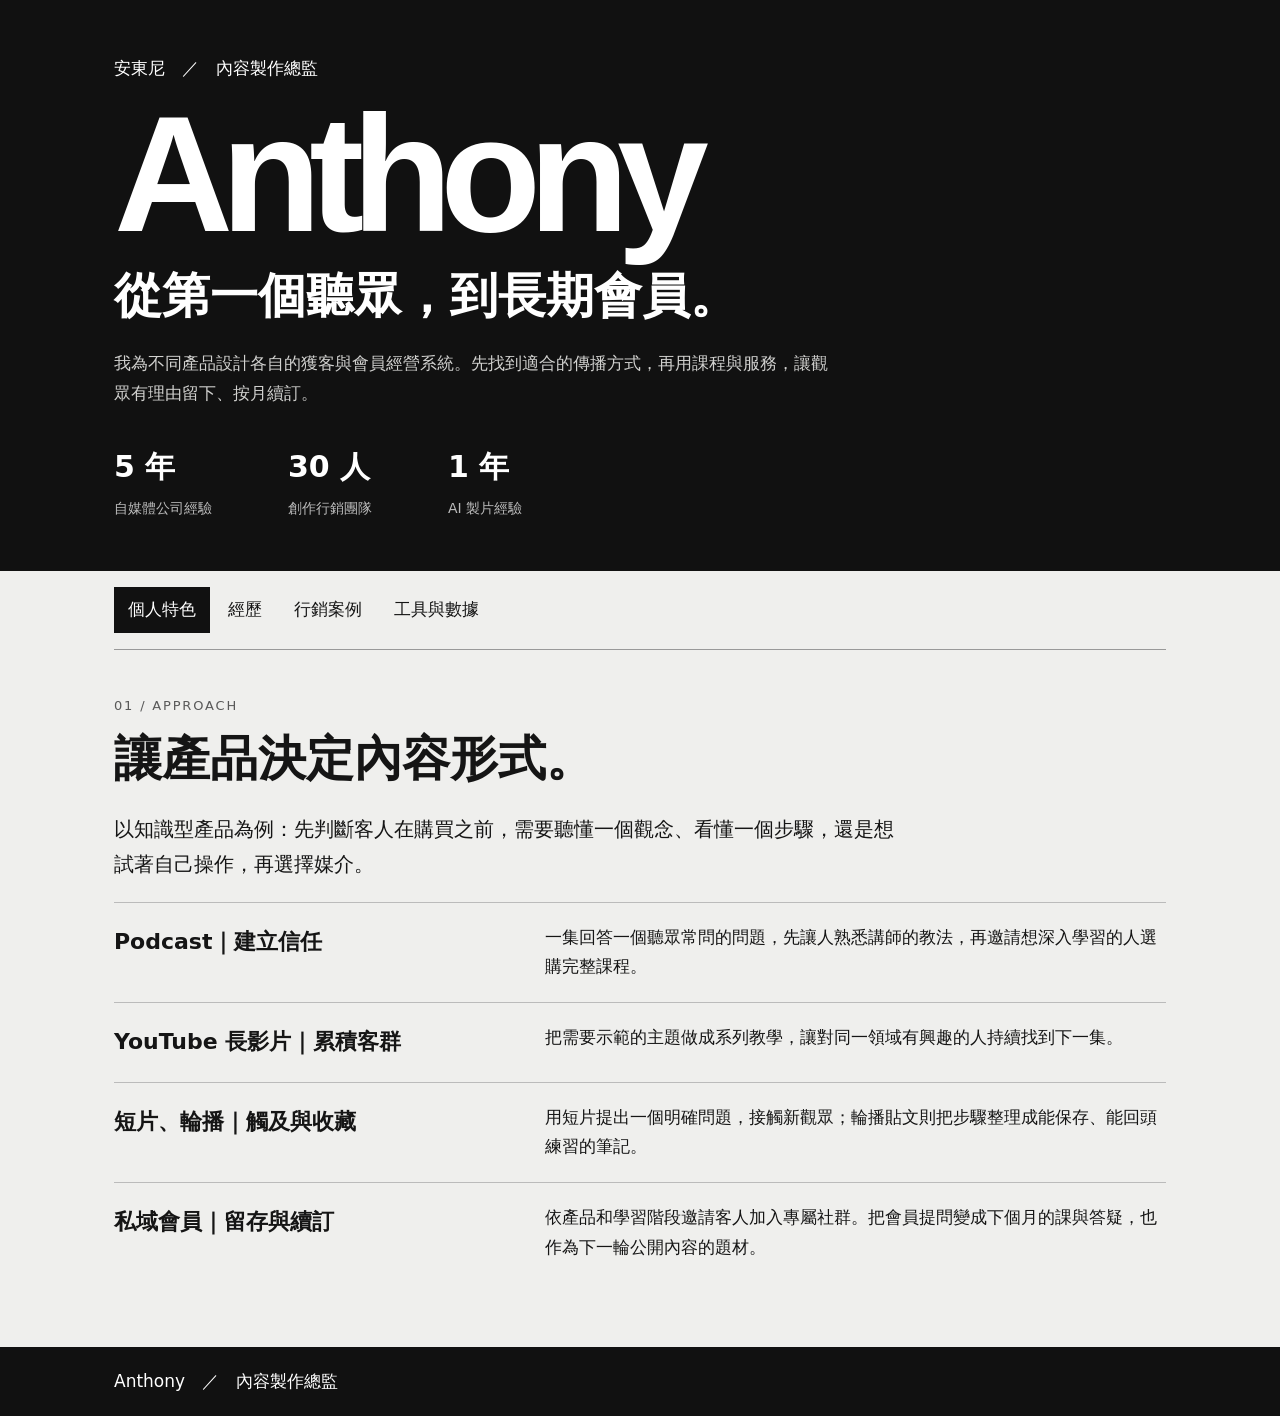
==== index.html @ 4e5a0dd3 "Publish Anthony’s interactive content director résumé" ====
<!doctype html><html lang="zh-Hant"><meta charset="utf-8"><meta name="viewport" content="width=device-width,initial-scale=1"><meta name="description" content="Anthony 安東尼的內容製作總監履歷：團隊管理、私域會員經營與台灣菁英交易學院幕後策劃。"><title>Anthony 安東尼｜內容製作總監</title><style>*{box-sizing:border-box}body{margin:0;background:#efefed;color:#151515;font:17px/1.75 system-ui,"PingFang TC",sans-serif}header,footer{background:#111;color:white}.wrap{max-width:1180px;padding:0 clamp(20px,5vw,68px);margin:auto}.hero{padding-top:54px;padding-bottom:48px}h1{margin:.05em 0;font:750 clamp(64px,13vw,165px)/1 Arial;letter-spacing:-.075em}h2{font-size:clamp(27px,3.8vw,48px);line-height:1.25;margin:8px 0 24px}h3{font-size:22px;margin:0}.hero p{max-width:720px;color:#d1d1cf}.metrics{display:flex;gap:clamp(16px,6vw,76px);margin-top:32px}.metrics b{display:block;font-size:30px}.metrics span{color:#bbb;font-size:14px}nav{display:flex;gap:4px;flex-wrap:wrap;padding:16px 0;border-bottom:1px solid #999}a{color:inherit}nav a{padding:8px 14px;text-decoration:none}nav a[aria-current]{background:#111;color:white}main{min-height:390px;padding:40px 0 64px}.k{font-size:13px;letter-spacing:.14em;color:#595959}.lead{font-size:20px;max-width:780px}.row{display:grid;grid-template-columns:1fr 1.55fr;gap:30px;border-top:1px solid #bbb;padding:20px 0}.row p{margin:0}details{border-top:1px solid #aaa;padding:15px 0}summary{cursor:pointer;font-weight:650;font-size:20px}details p{max-width:78ch}footer .wrap{padding-top:20px;padding-bottom:20px}section[hidden]{display:none}@media(max-width:650px){.hero{padding-top:34px}.row{display:block}.row p{margin-top:8px}nav a{padding:7px 9px;font-size:15px}.metrics{justify-content:space-between}.metrics b{font-size:24px}.metrics span{font-size:12px}}</style><header><div class="wrap hero"><span>安東尼　／　內容製作總監</span><h1>Anthony</h1><h2>從第一個聽眾，到長期會員。</h2><p>我為不同產品設計各自的獲客與會員經營系統。先找到適合的傳播方式，再用課程與服務，讓觀眾有理由留下、按月續訂。</p><div class="metrics"><div><b>5 年</b><span>自媒體公司經驗</span></div><div><b>30 人</b><span>創作行銷團隊</span></div><div><b>1 年</b><span>AI 製片經驗</span></div></div></div></header><div class="wrap"><nav aria-label="履歷選單"><a href="#profile">個人特色</a><a href="#experience">經歷</a><a href="#case">行銷案例</a><a href="#tools">工具與數據</a></nav><main><section id="profile"><span class="k">01 / APPROACH</span><h2>讓產品決定內容形式。</h2><p class="lead">以知識型產品為例：先判斷客人在購買之前，需要聽懂一個觀念、看懂一個步驟，還是想試著自己操作，再選擇媒介。</p><article class="row"><h3>Podcast｜建立信任</h3><p>一集回答一個聽眾常問的問題，先讓人熟悉講師的教法，再邀請想深入學習的人選購完整課程。</p></article><article class="row"><h3>YouTube 長影片｜累積客群</h3><p>把需要示範的主題做成系列教學，讓對同一領域有興趣的人持續找到下一集。</p></article><article class="row"><h3>短片、輪播｜觸及與收藏</h3><p>用短片提出一個明確問題，接觸新觀眾；輪播貼文則把步驟整理成能保存、能回頭練習的筆記。</p></article><article class="row"><h3>私域會員｜留存與續訂</h3><p>依產品和學習階段邀請客人加入專屬社群。把會員提問變成下個月的課與答疑，也作為下一輪公開內容的題材。</p></article></section><section id="experience"><span class="k">02 / EXPERIENCE</span><h2>經歷與職責</h2><details><summary>台灣安麗直銷｜客戶經營</summary><p>從直銷累積與客戶長期往來的經驗。這段經歷影響了我後來做線上課的方式：先了解客戶想解決什麼，再決定下一步該提供什麼。</p></details><details><summary>線上課程與會員社群｜銷售流程規劃</summary><p>以知識型課程為例，我會先用 Podcast 回答聽眾常問的問題，讓他們體驗教學方式，再邀請想深入的人購買完整課程。需要示範的題目則用 YouTube 長影片做系列教學，逐步累積同一領域的觀眾；短片用來接觸新受眾，輪播貼文則把步驟整理成可收藏的筆記。</p></details><details><summary>會員制設計｜從首次購課到按月續訂</summary><p>我會依產品和學習階段，把觀眾引導到對應的私域社群，再用會員提問安排下個月的課與答疑。新內容持續帶人進來，既有會員每月都有留下來的理由；社群累積的問題，也成為下一輪吸引新客的題材。</p></details><details><summary>台灣菁英交易學院｜幕後策劃</summary><p>設計從短片曝光到課程成交的整套流程：先找網紅拍片，邀請觀眾加入學院社群，再協調分析師安排課程。網紅負責接觸新觀眾，分析師負責教學，社群則持續承接學員的問題與後續購課需求。</p></details><details><summary>自媒體內容公司｜內部創作行銷主管</summary><p>帶領 30 人團隊，規劃人力、預算與製作分工。用觀看留存判斷哪個開場值得重剪、哪個題材值得重拍；業配腳本則把產品放進人物要解決的問題，兼顧可看性與銷售目的。</p></details><details><summary>AI 短片製片｜腳本與製作</summary><p>具 1 年 AI 製片經驗，撰寫長短篇腳本，製作角色、場景與配音。二創時先找出原素材最吸引人的片段，再重新安排敘事節奏。</p></details><p>學歷｜銘傳大學・傳播相關科系</p></section><section id="case"><span class="k">03 / SELECTED <article class="row"><h3>01　網紅短片</h3><p>安排創作者拍片，用受眾熟悉的語言切入主題，引導有興趣的人進入學院社群。</p></article><article class="row"><h3>02　社群與課程</h3><p>在社群承接問題，協調分析師安排課程，讓學員能從免費內容走到適合的教學。</p></article><article class="row"><h3>03　課後經營</h3><p>用課後交流了解學員的下一個需求，作為後續課程與會員服務的依據。</p></article></span><h2>台灣菁英交易學院</h2><p class="lead">幕後策劃｜我的工作是設計成交流程，也分清楚每一段由誰接手。網紅負責讓新觀眾認識課程，真正的教學則交給分析師。</p><article class="row"><h3>01　網紅短片</h3><p>安排創作者拍片，用受眾熟悉的語言切入主題，引導有興趣的人進入學院社群。</p></article><article class="row"><h3>02　社群與課程</h3><p>在社群承接問題，協調分析師安排課程，讓學員能從免費內容走到適合的教學。</p></article><article class="row"><h3>03　課後經營</h3><p>用課後交流了解學員的下一個需求，作為後續課程與會員服務的依據。</p></article></section><section id="tools"><span class="k">04 / WORKFLOW</span><h2>工具與數據</h2><article class="row"><h3>AI Grow Bot</h3><p>將行銷計畫拆成選題、腳本、社群跟進與成效回顧，讓團隊知道每一步由誰負責。</p></article><article class="row"><h3>Cloud</h3><p>製作課程介紹與會員招募網頁，讓觀眾看完短片後能找到入群或報名入口。</p></article><article class="row"><h3>Perplexity AI</h3><p>研究內容題材、整理同類作品的切角，再用自己的觀看留存、入群率、參課與續訂數據檢驗。若觀看高但入群少，先檢查短片的邀請是否清楚、網頁資訊是否一致。</p></article><p>如果影片觀看數高，入群的人卻少，我會先對照影片結尾的邀請與招募頁上的說明。若入群後留不住人，才回頭檢查課程內容與會員服務。</p></section></main></div><footer><div class="wrap">Anthony　／　內容製作總監</div></footer><script>const links=[...document.querySelectorAll('nav a')],panels=[...document.querySelectorAll('main section')];function show(){const id=panels.some(p=>'#'+p.id===location.hash)?location.hash:'#profile';panels.forEach(p=>p.hidden='#'+p.id!==id);links.forEach(a=>{if(a.hash===id)a.setAttribute('aria-current','page');else a.removeAttribute('aria-current')})}window.addEventListener('hashchange',show);show()</script></html>
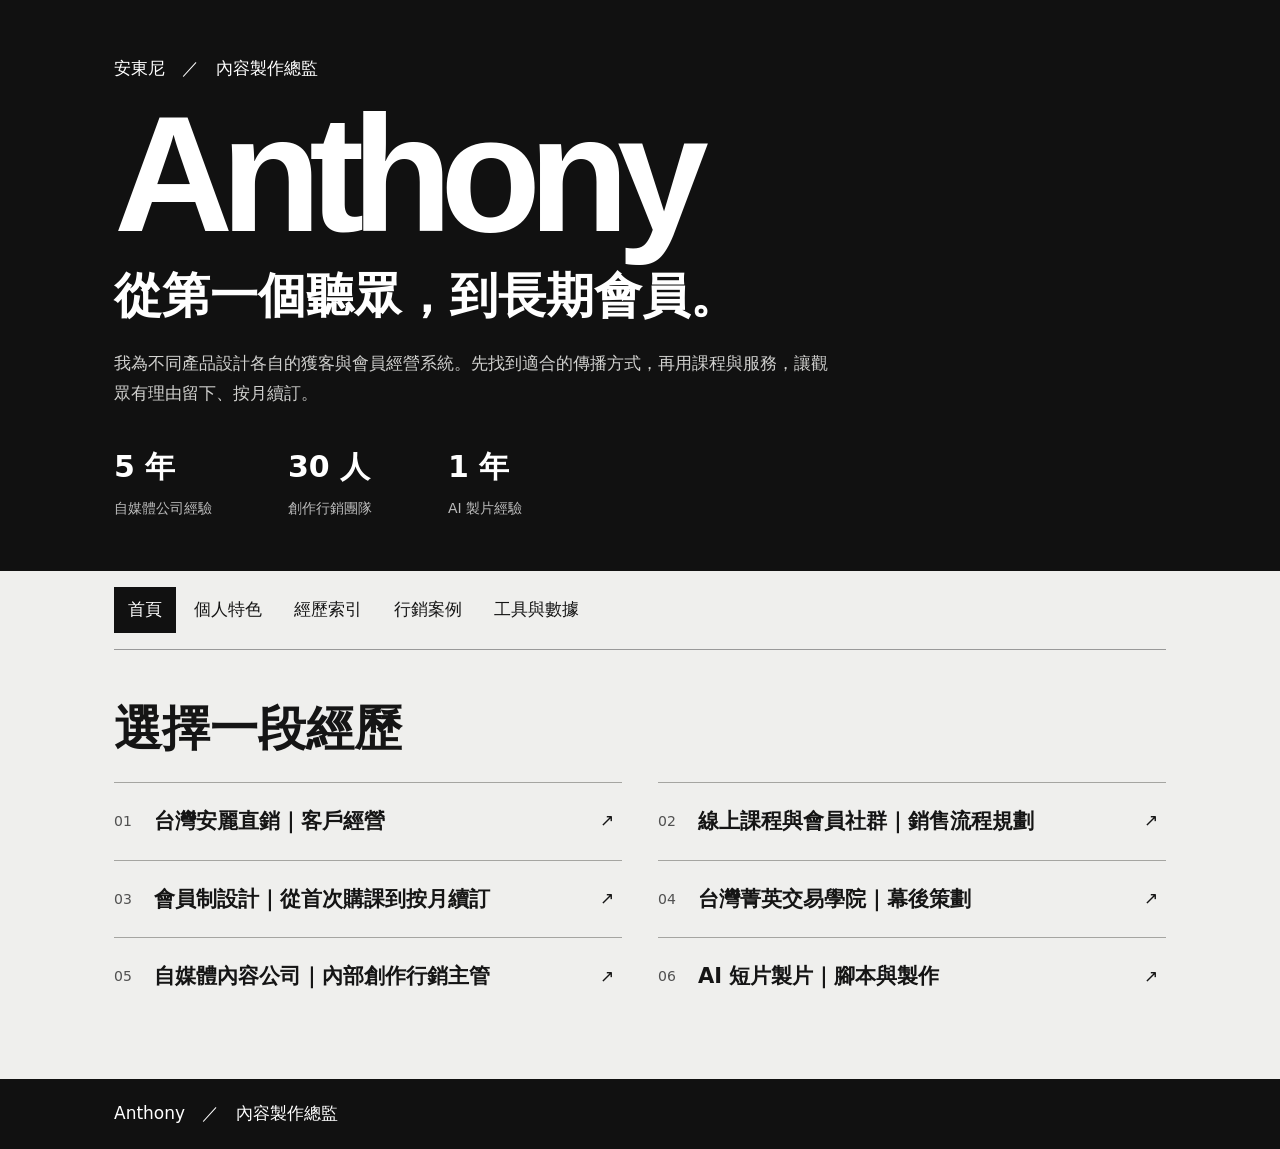
==== commit 3bed2e03: "Give each experience a shareable page with its own metrics" ====
--- a/index.html
+++ b/index.html
@@ -1 +1 @@
-<!doctype html><html lang="zh-Hant"><meta charset="utf-8"><meta name="viewport" content="width=device-width,initial-scale=1"><meta name="description" content="Anthony 安東尼的內容製作總監履歷：團隊管理、私域會員經營與台灣菁英交易學院幕後策劃。"><title>Anthony 安東尼｜內容製作總監</title><style>*{box-sizing:border-box}body{margin:0;background:#efefed;color:#151515;font:17px/1.75 system-ui,"PingFang TC",sans-serif}header,footer{background:#111;color:white}.wrap{max-width:1180px;padding:0 clamp(20px,5vw,68px);margin:auto}.hero{padding-top:54px;padding-bottom:48px}h1{margin:.05em 0;font:750 clamp(64px,13vw,165px)/1 Arial;letter-spacing:-.075em}h2{font-size:clamp(27px,3.8vw,48px);line-height:1.25;margin:8px 0 24px}h3{font-size:22px;margin:0}.hero p{max-width:720px;color:#d1d1cf}.metrics{display:flex;gap:clamp(16px,6vw,76px);margin-top:32px}.metrics b{display:block;font-size:30px}.metrics span{color:#bbb;font-size:14px}nav{display:flex;gap:4px;flex-wrap:wrap;padding:16px 0;border-bottom:1px solid #999}a{color:inherit}nav a{padding:8px 14px;text-decoration:none}nav a[aria-current]{background:#111;color:white}main{min-height:390px;padding:40px 0 64px}.k{font-size:13px;letter-spacing:.14em;color:#595959}.lead{font-size:20px;max-width:780px}.row{display:grid;grid-template-columns:1fr 1.55fr;gap:30px;border-top:1px solid #bbb;padding:20px 0}.row p{margin:0}details{border-top:1px solid #aaa;padding:15px 0}summary{cursor:pointer;font-weight:650;font-size:20px}details p{max-width:78ch}footer .wrap{padding-top:20px;padding-bottom:20px}section[hidden]{display:none}@media(max-width:650px){.hero{padding-top:34px}.row{display:block}.row p{margin-top:8px}nav a{padding:7px 9px;font-size:15px}.metrics{justify-content:space-between}.metrics b{font-size:24px}.metrics span{font-size:12px}}</style><header><div class="wrap hero"><span>安東尼　／　內容製作總監</span><h1>Anthony</h1><h2>從第一個聽眾，到長期會員。</h2><p>我為不同產品設計各自的獲客與會員經營系統。先找到適合的傳播方式，再用課程與服務，讓觀眾有理由留下、按月續訂。</p><div class="metrics"><div><b>5 年</b><span>自媒體公司經驗</span></div><div><b>30 人</b><span>創作行銷團隊</span></div><div><b>1 年</b><span>AI 製片經驗</span></div></div></div></header><div class="wrap"><nav aria-label="履歷選單"><a href="#profile">個人特色</a><a href="#experience">經歷</a><a href="#case">行銷案例</a><a href="#tools">工具與數據</a></nav><main><section id="profile"><span class="k">01 / APPROACH</span><h2>讓產品決定內容形式。</h2><p class="lead">以知識型產品為例：先判斷客人在購買之前，需要聽懂一個觀念、看懂一個步驟，還是想試著自己操作，再選擇媒介。</p><article class="row"><h3>Podcast｜建立信任</h3><p>一集回答一個聽眾常問的問題，先讓人熟悉講師的教法，再邀請想深入學習的人選購完整課程。</p></article><article class="row"><h3>YouTube 長影片｜累積客群</h3><p>把需要示範的主題做成系列教學，讓對同一領域有興趣的人持續找到下一集。</p></article><article class="row"><h3>短片、輪播｜觸及與收藏</h3><p>用短片提出一個明確問題，接觸新觀眾；輪播貼文則把步驟整理成能保存、能回頭練習的筆記。</p></article><article class="row"><h3>私域會員｜留存與續訂</h3><p>依產品和學習階段邀請客人加入專屬社群。把會員提問變成下個月的課與答疑，也作為下一輪公開內容的題材。</p></article></section><section id="experience"><span class="k">02 / EXPERIENCE</span><h2>經歷與職責</h2><details><summary>台灣安麗直銷｜客戶經營</summary><p>從直銷累積與客戶長期往來的經驗。這段經歷影響了我後來做線上課的方式：先了解客戶想解決什麼，再決定下一步該提供什麼。</p></details><details><summary>線上課程與會員社群｜銷售流程規劃</summary><p>以知識型課程為例，我會先用 Podcast 回答聽眾常問的問題，讓他們體驗教學方式，再邀請想深入的人購買完整課程。需要示範的題目則用 YouTube 長影片做系列教學，逐步累積同一領域的觀眾；短片用來接觸新受眾，輪播貼文則把步驟整理成可收藏的筆記。</p></details><details><summary>會員制設計｜從首次購課到按月續訂</summary><p>我會依產品和學習階段，把觀眾引導到對應的私域社群，再用會員提問安排下個月的課與答疑。新內容持續帶人進來，既有會員每月都有留下來的理由；社群累積的問題，也成為下一輪吸引新客的題材。</p></details><details><summary>台灣菁英交易學院｜幕後策劃</summary><p>設計從短片曝光到課程成交的整套流程：先找網紅拍片，邀請觀眾加入學院社群，再協調分析師安排課程。網紅負責接觸新觀眾，分析師負責教學，社群則持續承接學員的問題與後續購課需求。</p></details><details><summary>自媒體內容公司｜內部創作行銷主管</summary><p>帶領 30 人團隊，規劃人力、預算與製作分工。用觀看留存判斷哪個開場值得重剪、哪個題材值得重拍；業配腳本則把產品放進人物要解決的問題，兼顧可看性與銷售目的。</p></details><details><summary>AI 短片製片｜腳本與製作</summary><p>具 1 年 AI 製片經驗，撰寫長短篇腳本，製作角色、場景與配音。二創時先找出原素材最吸引人的片段，再重新安排敘事節奏。</p></details><p>學歷｜銘傳大學・傳播相關科系</p></section><section id="case"><span class="k">03 / SELECTED <article class="row"><h3>01　網紅短片</h3><p>安排創作者拍片，用受眾熟悉的語言切入主題，引導有興趣的人進入學院社群。</p></article><article class="row"><h3>02　社群與課程</h3><p>在社群承接問題，協調分析師安排課程，讓學員能從免費內容走到適合的教學。</p></article><article class="row"><h3>03　課後經營</h3><p>用課後交流了解學員的下一個需求，作為後續課程與會員服務的依據。</p></article></span><h2>台灣菁英交易學院</h2><p class="lead">幕後策劃｜我的工作是設計成交流程，也分清楚每一段由誰接手。網紅負責讓新觀眾認識課程，真正的教學則交給分析師。</p><article class="row"><h3>01　網紅短片</h3><p>安排創作者拍片，用受眾熟悉的語言切入主題，引導有興趣的人進入學院社群。</p></article><article class="row"><h3>02　社群與課程</h3><p>在社群承接問題，協調分析師安排課程，讓學員能從免費內容走到適合的教學。</p></article><article class="row"><h3>03　課後經營</h3><p>用課後交流了解學員的下一個需求，作為後續課程與會員服務的依據。</p></article></section><section id="tools"><span class="k">04 / WORKFLOW</span><h2>工具與數據</h2><article class="row"><h3>AI Grow Bot</h3><p>將行銷計畫拆成選題、腳本、社群跟進與成效回顧，讓團隊知道每一步由誰負責。</p></article><article class="row"><h3>Cloud</h3><p>製作課程介紹與會員招募網頁，讓觀眾看完短片後能找到入群或報名入口。</p></article><article class="row"><h3>Perplexity AI</h3><p>研究內容題材、整理同類作品的切角，再用自己的觀看留存、入群率、參課與續訂數據檢驗。若觀看高但入群少，先檢查短片的邀請是否清楚、網頁資訊是否一致。</p></article><p>如果影片觀看數高，入群的人卻少，我會先對照影片結尾的邀請與招募頁上的說明。若入群後留不住人，才回頭檢查課程內容與會員服務。</p></section></main></div><footer><div class="wrap">Anthony　／　內容製作總監</div></footer><script>const links=[...document.querySelectorAll('nav a')],panels=[...document.querySelectorAll('main section')];function show(){const id=panels.some(p=>'#'+p.id===location.hash)?location.hash:'#profile';panels.forEach(p=>p.hidden='#'+p.id!==id);links.forEach(a=>{if(a.hash===id)a.setAttribute('aria-current','page');else a.removeAttribute('aria-current')})}window.addEventListener('hashchange',show);show()</script></html>+<!doctype html><html lang="zh-Hant"><head><meta charset=utf-8><meta name="viewport" content="width=device-width,initial-scale=1"><title>內容製作總監｜Anthony 安東尼</title><style>*{box-sizing:border-box}body{margin:0;background:#efefed;color:#151515;font:17px/1.75 system-ui,"PingFang TC",sans-serif}header,footer{background:#111;color:white}.wrap{max-width:1180px;padding:0 clamp(20px,5vw,68px);margin:auto}.hero{padding-top:54px;padding-bottom:48px}h1{margin:.05em 0;font:750 clamp(64px,13vw,165px)/1 Arial;letter-spacing:-.075em}h2{font-size:clamp(27px,3.8vw,48px);line-height:1.25;margin:8px 0 24px}h3{font-size:22px;margin:0}.hero p{max-width:720px;color:#d1d1cf}.metrics{display:flex;gap:clamp(16px,6vw,76px);margin-top:32px}.metrics b{display:block;font-size:30px}.metrics span{color:#bbb;font-size:14px}nav{display:flex;gap:4px;flex-wrap:wrap;padding:16px 0;border-bottom:1px solid #999}a{color:inherit}nav a{padding:8px 14px;text-decoration:none}nav a[aria-current]{background:#111;color:white}main{min-height:390px;padding:40px 0 64px}.k{font-size:13px;letter-spacing:.14em;color:#595959}.lead{font-size:20px;max-width:780px}.row{display:grid;grid-template-columns:1fr 1.55fr;gap:30px;border-top:1px solid #bbb;padding:20px 0}.row p{margin:0}details{border-top:1px solid #aaa;padding:15px 0}summary{cursor:pointer;font-weight:650;font-size:20px}details p{max-width:78ch}footer .wrap{padding-top:20px;padding-bottom:20px}section[hidden]{display:none}@media(max-width:650px){.hero{padding-top:34px}.row{display:block}.row p{margin-top:8px}nav a{padding:7px 9px;font-size:15px}.metrics{justify-content:space-between}.metrics b{font-size:24px}.metrics span{font-size:12px}} .directory{display:grid;grid-template-columns:repeat(2,minmax(0,1fr));gap:0 36px}.entry{color:inherit;text-decoration:none;border-top:1px solid #a5a5a1;padding:20px 0;display:grid;grid-template-columns:32px 1fr 22px;align-items:center;gap:8px}.entry b{font-size:21px}.entry span,.sub{font-size:14px;color:#515151}.entry:hover b{text-decoration:underline}.sub{margin:0}.sheet{background:#d4d4d1;padding:clamp(18px,4vw,44px);margin:28px 0}.sheet p{max-width:76ch}.pagehead{padding-top:45px;padding-bottom:42px}.pagehead h1{font-size:clamp(38px,6vw,78px);letter-spacing:-.035em;line-height:1.18;margin:12px 0}.pagehead a{color:#ddd}.trail{display:flex;gap:24px;flex-wrap:wrap}.directory a:focus-visible,nav a:focus-visible{outline:2px solid} @media(max-width:650px){.directory{grid-template-columns:1fr}.entry b{font-size:18px}}</style></head><body><header><div class="wrap hero"><span>安東尼　／　內容製作總監</span><h1>Anthony</h1><h2>從第一個聽眾，到長期會員。</h2><p>我為不同產品設計各自的獲客與會員經營系統。先找到適合的傳播方式，再用課程與服務，讓觀眾有理由留下、按月續訂。</p><div class="metrics"><div><b>5 年</b><span>自媒體公司經驗</span></div><div><b>30 人</b><span>創作行銷團隊</span></div><div><b>1 年</b><span>AI 製片經驗</span></div></div></div></header><div class="wrap"><nav aria-label="主選單"><a aria-current="page" href="index.html">首頁</a><a href="profile.html">個人特色</a><a href="experience.html">經歷索引</a><a href="academy.html">行銷案例</a><a href="tools.html">工具與數據</a></nav><main><h2>選擇一段經歷</h2><div class="directory"><a class="entry" href="amway.html"><span>01</span><b>台灣安麗直銷｜客戶經營</b>↗</a><a class="entry" href="courses.html"><span>02</span><b>線上課程與會員社群｜銷售流程規劃</b>↗</a><a class="entry" href="members.html"><span>03</span><b>會員制設計｜從首次購課到按月續訂</b>↗</a><a class="entry" href="academy.html"><span>04</span><b>台灣菁英交易學院｜幕後策劃</b>↗</a><a class="entry" href="team.html"><span>05</span><b>自媒體內容公司｜內部創作行銷主管</b>↗</a><a class="entry" href="ai-film.html"><span>06</span><b>AI 短片製片｜腳本與製作</b>↗</a></div></main></div><footer><div class="wrap">Anthony　／　內容製作總監</div></footer></body></html>
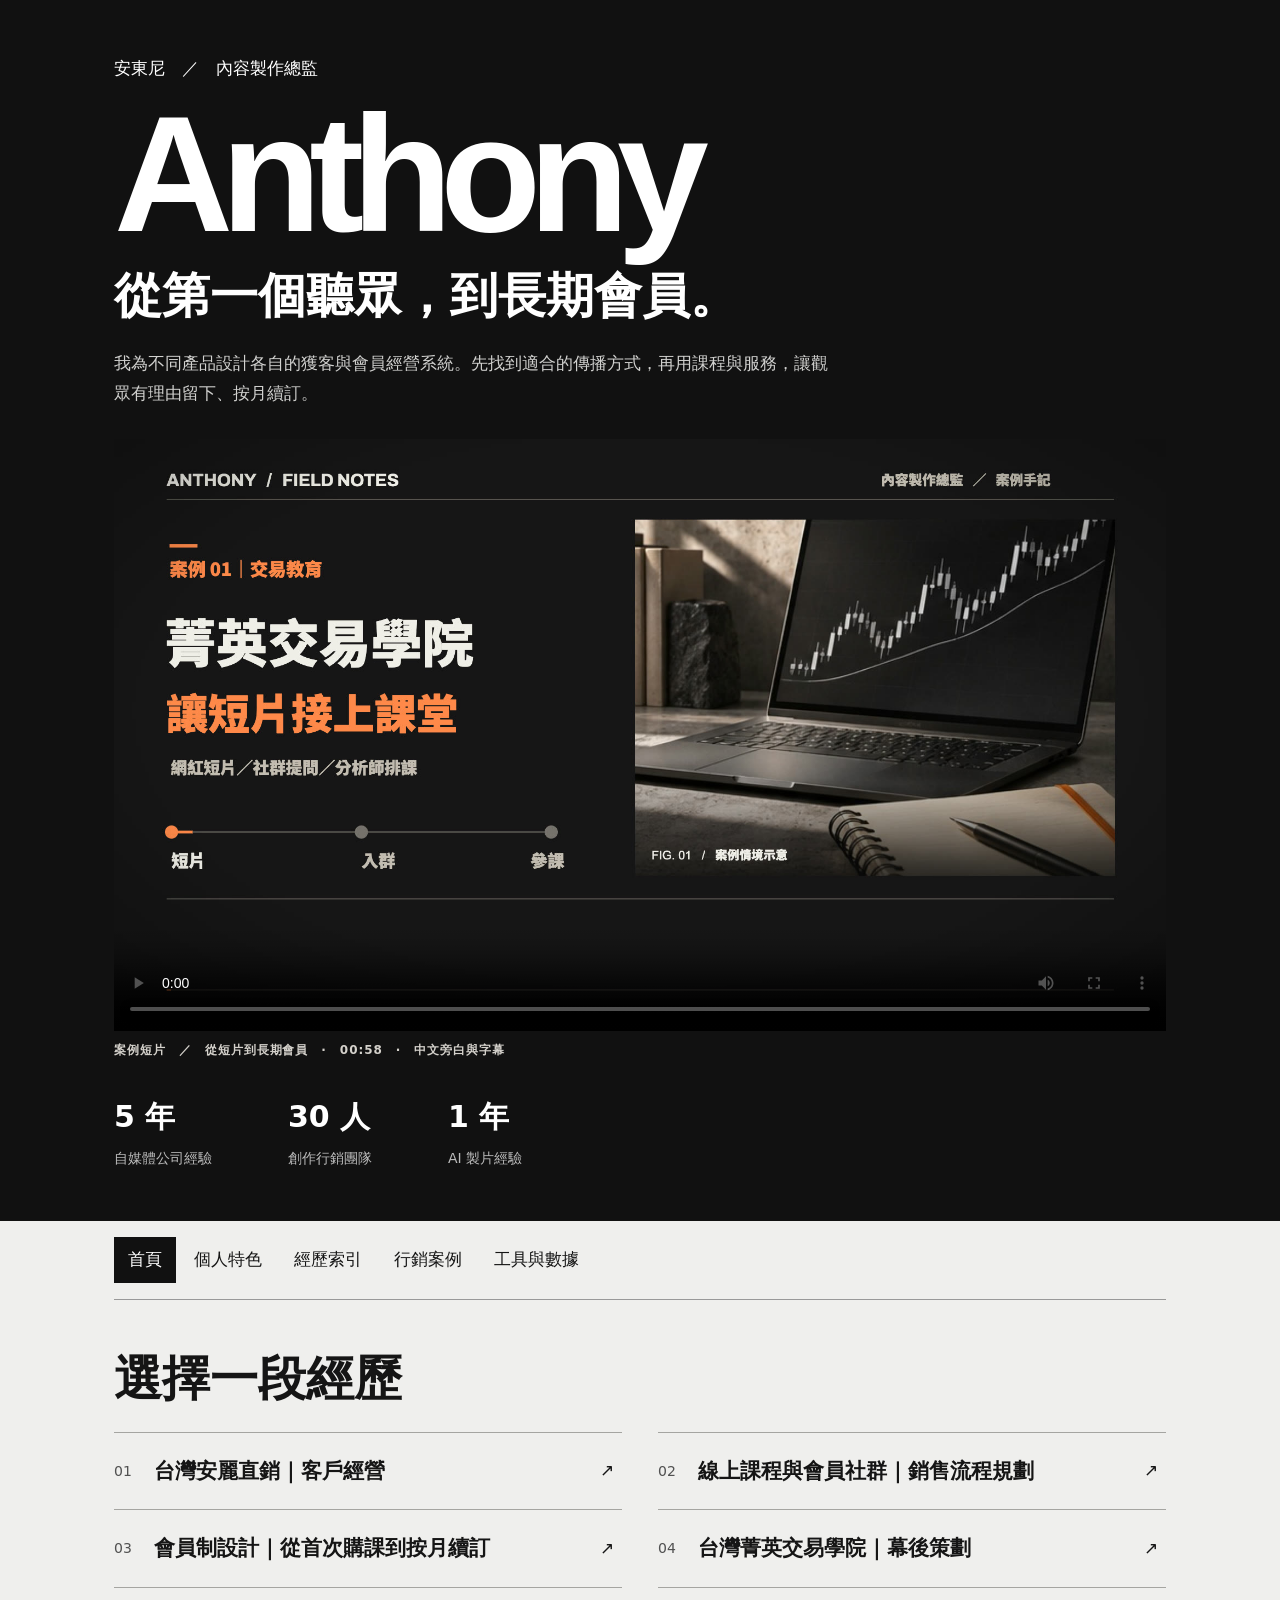
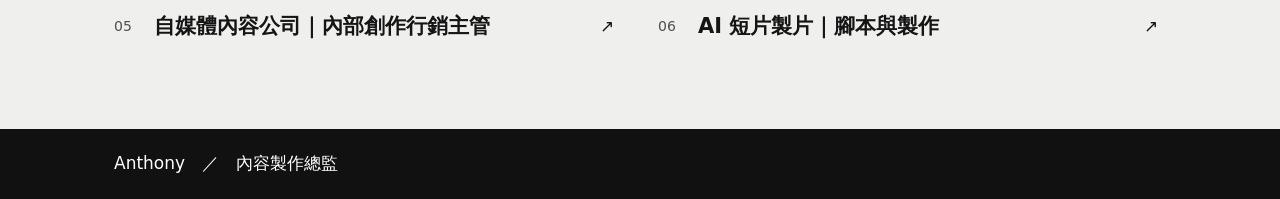
==== commit f6ed4517: "Add Anthony’s narrated case film, six illustrated analyses and team workflow" ====
--- a/index.html
+++ b/index.html
@@ -1 +1 @@
-<!doctype html><html lang="zh-Hant"><head><meta charset=utf-8><meta name="viewport" content="width=device-width,initial-scale=1"><title>內容製作總監｜Anthony 安東尼</title><style>*{box-sizing:border-box}body{margin:0;background:#efefed;color:#151515;font:17px/1.75 system-ui,"PingFang TC",sans-serif}header,footer{background:#111;color:white}.wrap{max-width:1180px;padding:0 clamp(20px,5vw,68px);margin:auto}.hero{padding-top:54px;padding-bottom:48px}h1{margin:.05em 0;font:750 clamp(64px,13vw,165px)/1 Arial;letter-spacing:-.075em}h2{font-size:clamp(27px,3.8vw,48px);line-height:1.25;margin:8px 0 24px}h3{font-size:22px;margin:0}.hero p{max-width:720px;color:#d1d1cf}.metrics{display:flex;gap:clamp(16px,6vw,76px);margin-top:32px}.metrics b{display:block;font-size:30px}.metrics span{color:#bbb;font-size:14px}nav{display:flex;gap:4px;flex-wrap:wrap;padding:16px 0;border-bottom:1px solid #999}a{color:inherit}nav a{padding:8px 14px;text-decoration:none}nav a[aria-current]{background:#111;color:white}main{min-height:390px;padding:40px 0 64px}.k{font-size:13px;letter-spacing:.14em;color:#595959}.lead{font-size:20px;max-width:780px}.row{display:grid;grid-template-columns:1fr 1.55fr;gap:30px;border-top:1px solid #bbb;padding:20px 0}.row p{margin:0}details{border-top:1px solid #aaa;padding:15px 0}summary{cursor:pointer;font-weight:650;font-size:20px}details p{max-width:78ch}footer .wrap{padding-top:20px;padding-bottom:20px}section[hidden]{display:none}@media(max-width:650px){.hero{padding-top:34px}.row{display:block}.row p{margin-top:8px}nav a{padding:7px 9px;font-size:15px}.metrics{justify-content:space-between}.metrics b{font-size:24px}.metrics span{font-size:12px}} .directory{display:grid;grid-template-columns:repeat(2,minmax(0,1fr));gap:0 36px}.entry{color:inherit;text-decoration:none;border-top:1px solid #a5a5a1;padding:20px 0;display:grid;grid-template-columns:32px 1fr 22px;align-items:center;gap:8px}.entry b{font-size:21px}.entry span,.sub{font-size:14px;color:#515151}.entry:hover b{text-decoration:underline}.sub{margin:0}.sheet{background:#d4d4d1;padding:clamp(18px,4vw,44px);margin:28px 0}.sheet p{max-width:76ch}.pagehead{padding-top:45px;padding-bottom:42px}.pagehead h1{font-size:clamp(38px,6vw,78px);letter-spacing:-.035em;line-height:1.18;margin:12px 0}.pagehead a{color:#ddd}.trail{display:flex;gap:24px;flex-wrap:wrap}.directory a:focus-visible,nav a:focus-visible{outline:2px solid} @media(max-width:650px){.directory{grid-template-columns:1fr}.entry b{font-size:18px}}</style></head><body><header><div class="wrap hero"><span>安東尼　／　內容製作總監</span><h1>Anthony</h1><h2>從第一個聽眾，到長期會員。</h2><p>我為不同產品設計各自的獲客與會員經營系統。先找到適合的傳播方式，再用課程與服務，讓觀眾有理由留下、按月續訂。</p><div class="metrics"><div><b>5 年</b><span>自媒體公司經驗</span></div><div><b>30 人</b><span>創作行銷團隊</span></div><div><b>1 年</b><span>AI 製片經驗</span></div></div></div></header><div class="wrap"><nav aria-label="主選單"><a aria-current="page" href="index.html">首頁</a><a href="profile.html">個人特色</a><a href="experience.html">經歷索引</a><a href="academy.html">行銷案例</a><a href="tools.html">工具與數據</a></nav><main><h2>選擇一段經歷</h2><div class="directory"><a class="entry" href="amway.html"><span>01</span><b>台灣安麗直銷｜客戶經營</b>↗</a><a class="entry" href="courses.html"><span>02</span><b>線上課程與會員社群｜銷售流程規劃</b>↗</a><a class="entry" href="members.html"><span>03</span><b>會員制設計｜從首次購課到按月續訂</b>↗</a><a class="entry" href="academy.html"><span>04</span><b>台灣菁英交易學院｜幕後策劃</b>↗</a><a class="entry" href="team.html"><span>05</span><b>自媒體內容公司｜內部創作行銷主管</b>↗</a><a class="entry" href="ai-film.html"><span>06</span><b>AI 短片製片｜腳本與製作</b>↗</a></div></main></div><footer><div class="wrap">Anthony　／　內容製作總監</div></footer></body></html>+<!doctype html><html lang="zh-Hant"><head><meta charset=utf-8><meta name="viewport" content="width=device-width,initial-scale=1"><title>內容製作總監｜Anthony 安東尼</title><style>*{box-sizing:border-box}body{margin:0;background:#efefed;color:#151515;font:17px/1.75 system-ui,"PingFang TC",sans-serif}header,footer{background:#111;color:white}.wrap{max-width:1180px;padding:0 clamp(20px,5vw,68px);margin:auto}.hero{padding-top:54px;padding-bottom:48px}h1{margin:.05em 0;font:750 clamp(64px,13vw,165px)/1 Arial;letter-spacing:-.075em}h2{font-size:clamp(27px,3.8vw,48px);line-height:1.25;margin:8px 0 24px}h3{font-size:22px;margin:0}.hero p{max-width:720px;color:#d1d1cf}.metrics{display:flex;gap:clamp(16px,6vw,76px);margin-top:32px}.metrics b{display:block;font-size:30px}.metrics span{color:#bbb;font-size:14px}nav{display:flex;gap:4px;flex-wrap:wrap;padding:16px 0;border-bottom:1px solid #999}a{color:inherit}nav a{padding:8px 14px;text-decoration:none}nav a[aria-current]{background:#111;color:white}main{min-height:390px;padding:40px 0 64px}.k{font-size:13px;letter-spacing:.14em;color:#595959}.lead{font-size:20px;max-width:780px}.row{display:grid;grid-template-columns:1fr 1.55fr;gap:30px;border-top:1px solid #bbb;padding:20px 0}.row p{margin:0}details{border-top:1px solid #aaa;padding:15px 0}summary{cursor:pointer;font-weight:650;font-size:20px}details p{max-width:78ch}footer .wrap{padding-top:20px;padding-bottom:20px}section[hidden]{display:none}@media(max-width:650px){.hero{padding-top:34px}.row{display:block}.row p{margin-top:8px}nav a{padding:7px 9px;font-size:15px}.metrics{justify-content:space-between}.metrics b{font-size:24px}.metrics span{font-size:12px}} .directory{display:grid;grid-template-columns:repeat(2,minmax(0,1fr));gap:0 36px}.entry{color:inherit;text-decoration:none;border-top:1px solid #a5a5a1;padding:20px 0;display:grid;grid-template-columns:32px 1fr 22px;align-items:center;gap:8px}.entry b{font-size:21px}.entry span,.sub{font-size:14px;color:#515151}.entry:hover b{text-decoration:underline}.sub{margin:0}.sheet{background:#d4d4d1;padding:clamp(18px,4vw,44px);margin:28px 0}.sheet p{max-width:76ch}.pagehead{padding-top:45px;padding-bottom:42px}.pagehead h1{font-size:clamp(38px,6vw,78px);letter-spacing:-.035em;line-height:1.18;margin:12px 0}.pagehead a{color:#ddd}.trail{display:flex;gap:24px;flex-wrap:wrap}.directory a:focus-visible,nav a:focus-visible{outline:2px solid} @media(max-width:650px){.directory{grid-template-columns:1fr}.entry b{font-size:18px}}</style><link rel="stylesheet" href="media/case-film.css"></head><body><header><div class="wrap hero"><span>安東尼　／　內容製作總監</span><h1>Anthony</h1><h2>從第一個聽眾，到長期會員。</h2><p>我為不同產品設計各自的獲客與會員經營系統。先找到適合的傳播方式，再用課程與服務，讓觀眾有理由留下、按月續訂。</p><figure class="showreel" id="case-film"><video width="1920" height="1080" playsinline controls preload="metadata" poster="media/case-cover.jpg" aria-label="Anthony 案例短片：從短片到長期會員"><source src="media/anthony-field-notes.mp4" type="video/mp4"><track kind="captions" srclang="zh-TW" label="繁體中文" src="media/field-notes.vtt">您的瀏覽器無法播放影片，請<a href="media/anthony-field-notes.mp4">開啟 MP4</a>。</video><figcaption>案例短片　／　從短片到長期會員　·　00:58　·　中文旁白與字幕</figcaption></figure><div class="metrics"><div><b>5 年</b><span>自媒體公司經驗</span></div><div><b>30 人</b><span>創作行銷團隊</span></div><div><b>1 年</b><span>AI 製片經驗</span></div></div></div></header><div class="wrap"><nav aria-label="主選單"><a aria-current="page" href="index.html">首頁</a><a href="profile.html">個人特色</a><a href="experience.html">經歷索引</a><a href="academy.html">行銷案例</a><a href="tools.html">工具與數據</a></nav><main><h2>選擇一段經歷</h2><div class="directory"><a class="entry" href="amway.html"><span>01</span><b>台灣安麗直銷｜客戶經營</b>↗</a><a class="entry" href="courses.html"><span>02</span><b>線上課程與會員社群｜銷售流程規劃</b>↗</a><a class="entry" href="members.html"><span>03</span><b>會員制設計｜從首次購課到按月續訂</b>↗</a><a class="entry" href="academy.html"><span>04</span><b>台灣菁英交易學院｜幕後策劃</b>↗</a><a class="entry" href="team.html"><span>05</span><b>自媒體內容公司｜內部創作行銷主管</b>↗</a><a class="entry" href="ai-film.html"><span>06</span><b>AI 短片製片｜腳本與製作</b>↗</a></div></main></div><footer><div class="wrap">Anthony　／　內容製作總監</div></footer><script>const value=new URLSearchParams(location.search).get('t'),v=document.querySelector('video');if(value!==null&&/^\d+$/.test(value)){const seek=()=>{v.currentTime=Math.min(Number(value),Math.max(0,v.duration-.1))};if(v.readyState>=1)seek();else v.addEventListener('loadedmetadata',seek,{once:true})}</script></body></html>
--- a/media/case-film.css
+++ b/media/case-film.css
@@ -0,0 +1,2 @@
+
+.showreel{margin:30px 0 0}.showreel video{display:block;width:100%;height:auto;aspect-ratio:16/9;background:#161616;object-fit:contain}.showreel figcaption,.eyebrow{font:600 12px/1.5 system-ui;letter-spacing:.08em}.showreel figcaption{margin-top:10px;color:#d4d1cb}.caseplate{margin:28px 0;display:grid;grid-template-columns:minmax(0,.78fr) minmax(0,1.22fr);background:#161616;color:#ece9e3}.caseplate figure{margin:0;position:relative}.caseplate img{display:block;width:100%;height:100%;min-height:285px;object-fit:cover}.caseplate figcaption{position:absolute;bottom:10px;left:10px;background:#111e;color:white;font-size:11px;padding:3px 8px}.casebody{padding:clamp(20px,4vw,56px);align-self:center}.casebody .eyebrow{color:#ffc399}.casebody h3{font-size:clamp(21px,3vw,33px);margin:8px 0 18px}.casebody ol{padding:0;list-style:none;margin:0}.casebody li{padding:9px 0;border-top:1px solid #4e4e4b;display:grid;grid-template-columns:32px 1fr;gap:9px}.stepno{color:#ffba91;font:600 13px/2 monospace}.analysis-meter{margin:18px 0}.bar-row{display:grid;grid-template-columns:minmax(135px,.8fr) minmax(76px,1.4fr) minmax(60px,.45fr);gap:14px;align-items:center;margin:8px 0;font-size:15px}.bar-track{height:10px;background:#bcbcb6}.bar-fill{height:100%;background:#363634}.bar-row:last-of-type .bar-fill{background:#795337}.result{font-size:clamp(24px,3vw,36px);font-weight:750}.casewatch{display:inline-block;margin:10px 0 24px;font-weight:650;text-underline-offset:4px}.huddle{border-top:2px solid #222;margin-top:32px;padding-top:22px}.huddle h2{font-size:28px}.huddle h3{font-size:19px}.huddle p{max-width:76ch}.handoff{display:grid;grid-template-columns:repeat(3,minmax(0,1fr));gap:20px;margin:20px 0}.handoff article{border-top:1px solid #888;padding:12px 0}.handoff p{margin:.4em 0}.case-actions{display:flex;align-items:center;gap:16px;flex-wrap:wrap}@media(max-width:650px){.caseplate,.handoff{grid-template-columns:1fr}.caseplate img{max-height:300px;min-height:0;aspect-ratio:4/3}.bar-row{gap:8px;grid-template-columns:1.15fr .9fr .55fr;font-size:14px}.metrics{flex-wrap:wrap}}
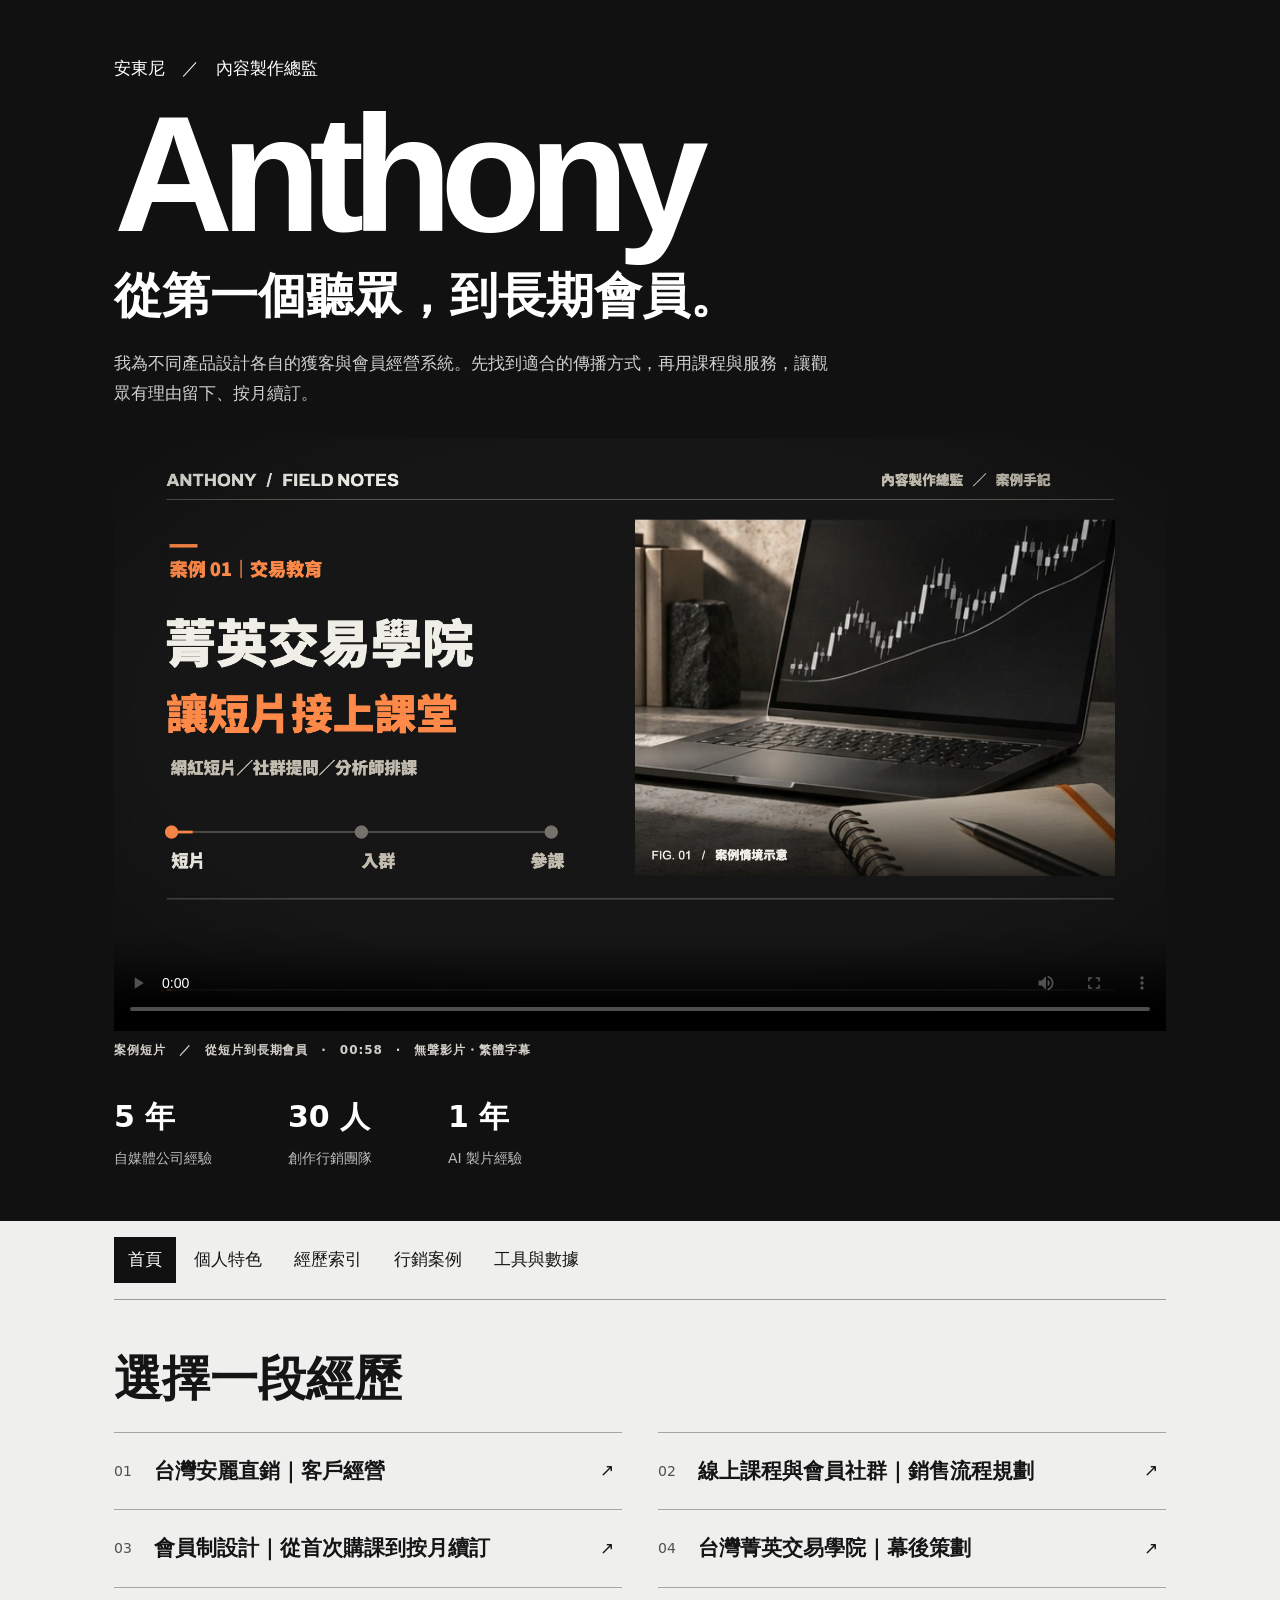
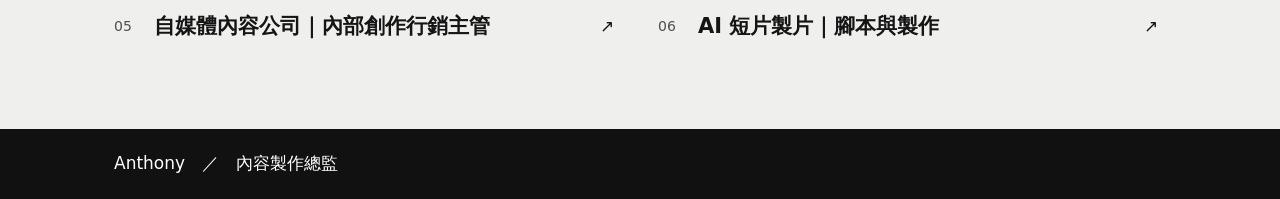
==== commit 8d161b1c: "Remove audio from Anthony’s case film and label it as silent" ====
--- a/index.html
+++ b/index.html
@@ -1 +1 @@
-<!doctype html><html lang="zh-Hant"><head><meta charset=utf-8><meta name="viewport" content="width=device-width,initial-scale=1"><title>內容製作總監｜Anthony 安東尼</title><style>*{box-sizing:border-box}body{margin:0;background:#efefed;color:#151515;font:17px/1.75 system-ui,"PingFang TC",sans-serif}header,footer{background:#111;color:white}.wrap{max-width:1180px;padding:0 clamp(20px,5vw,68px);margin:auto}.hero{padding-top:54px;padding-bottom:48px}h1{margin:.05em 0;font:750 clamp(64px,13vw,165px)/1 Arial;letter-spacing:-.075em}h2{font-size:clamp(27px,3.8vw,48px);line-height:1.25;margin:8px 0 24px}h3{font-size:22px;margin:0}.hero p{max-width:720px;color:#d1d1cf}.metrics{display:flex;gap:clamp(16px,6vw,76px);margin-top:32px}.metrics b{display:block;font-size:30px}.metrics span{color:#bbb;font-size:14px}nav{display:flex;gap:4px;flex-wrap:wrap;padding:16px 0;border-bottom:1px solid #999}a{color:inherit}nav a{padding:8px 14px;text-decoration:none}nav a[aria-current]{background:#111;color:white}main{min-height:390px;padding:40px 0 64px}.k{font-size:13px;letter-spacing:.14em;color:#595959}.lead{font-size:20px;max-width:780px}.row{display:grid;grid-template-columns:1fr 1.55fr;gap:30px;border-top:1px solid #bbb;padding:20px 0}.row p{margin:0}details{border-top:1px solid #aaa;padding:15px 0}summary{cursor:pointer;font-weight:650;font-size:20px}details p{max-width:78ch}footer .wrap{padding-top:20px;padding-bottom:20px}section[hidden]{display:none}@media(max-width:650px){.hero{padding-top:34px}.row{display:block}.row p{margin-top:8px}nav a{padding:7px 9px;font-size:15px}.metrics{justify-content:space-between}.metrics b{font-size:24px}.metrics span{font-size:12px}} .directory{display:grid;grid-template-columns:repeat(2,minmax(0,1fr));gap:0 36px}.entry{color:inherit;text-decoration:none;border-top:1px solid #a5a5a1;padding:20px 0;display:grid;grid-template-columns:32px 1fr 22px;align-items:center;gap:8px}.entry b{font-size:21px}.entry span,.sub{font-size:14px;color:#515151}.entry:hover b{text-decoration:underline}.sub{margin:0}.sheet{background:#d4d4d1;padding:clamp(18px,4vw,44px);margin:28px 0}.sheet p{max-width:76ch}.pagehead{padding-top:45px;padding-bottom:42px}.pagehead h1{font-size:clamp(38px,6vw,78px);letter-spacing:-.035em;line-height:1.18;margin:12px 0}.pagehead a{color:#ddd}.trail{display:flex;gap:24px;flex-wrap:wrap}.directory a:focus-visible,nav a:focus-visible{outline:2px solid} @media(max-width:650px){.directory{grid-template-columns:1fr}.entry b{font-size:18px}}</style><link rel="stylesheet" href="media/case-film.css"></head><body><header><div class="wrap hero"><span>安東尼　／　內容製作總監</span><h1>Anthony</h1><h2>從第一個聽眾，到長期會員。</h2><p>我為不同產品設計各自的獲客與會員經營系統。先找到適合的傳播方式，再用課程與服務，讓觀眾有理由留下、按月續訂。</p><figure class="showreel" id="case-film"><video width="1920" height="1080" playsinline controls preload="metadata" poster="media/case-cover.jpg" aria-label="Anthony 案例短片：從短片到長期會員"><source src="media/anthony-field-notes.mp4" type="video/mp4"><track kind="captions" srclang="zh-TW" label="繁體中文" src="media/field-notes.vtt">您的瀏覽器無法播放影片，請<a href="media/anthony-field-notes.mp4">開啟 MP4</a>。</video><figcaption>案例短片　／　從短片到長期會員　·　00:58　·　中文旁白與字幕</figcaption></figure><div class="metrics"><div><b>5 年</b><span>自媒體公司經驗</span></div><div><b>30 人</b><span>創作行銷團隊</span></div><div><b>1 年</b><span>AI 製片經驗</span></div></div></div></header><div class="wrap"><nav aria-label="主選單"><a aria-current="page" href="index.html">首頁</a><a href="profile.html">個人特色</a><a href="experience.html">經歷索引</a><a href="academy.html">行銷案例</a><a href="tools.html">工具與數據</a></nav><main><h2>選擇一段經歷</h2><div class="directory"><a class="entry" href="amway.html"><span>01</span><b>台灣安麗直銷｜客戶經營</b>↗</a><a class="entry" href="courses.html"><span>02</span><b>線上課程與會員社群｜銷售流程規劃</b>↗</a><a class="entry" href="members.html"><span>03</span><b>會員制設計｜從首次購課到按月續訂</b>↗</a><a class="entry" href="academy.html"><span>04</span><b>台灣菁英交易學院｜幕後策劃</b>↗</a><a class="entry" href="team.html"><span>05</span><b>自媒體內容公司｜內部創作行銷主管</b>↗</a><a class="entry" href="ai-film.html"><span>06</span><b>AI 短片製片｜腳本與製作</b>↗</a></div></main></div><footer><div class="wrap">Anthony　／　內容製作總監</div></footer><script>const value=new URLSearchParams(location.search).get('t'),v=document.querySelector('video');if(value!==null&&/^\d+$/.test(value)){const seek=()=>{v.currentTime=Math.min(Number(value),Math.max(0,v.duration-.1))};if(v.readyState>=1)seek();else v.addEventListener('loadedmetadata',seek,{once:true})}</script></body></html>+<!doctype html><html lang="zh-Hant"><head><meta charset=utf-8><meta name="viewport" content="width=device-width,initial-scale=1"><title>內容製作總監｜Anthony 安東尼</title><style>*{box-sizing:border-box}body{margin:0;background:#efefed;color:#151515;font:17px/1.75 system-ui,"PingFang TC",sans-serif}header,footer{background:#111;color:white}.wrap{max-width:1180px;padding:0 clamp(20px,5vw,68px);margin:auto}.hero{padding-top:54px;padding-bottom:48px}h1{margin:.05em 0;font:750 clamp(64px,13vw,165px)/1 Arial;letter-spacing:-.075em}h2{font-size:clamp(27px,3.8vw,48px);line-height:1.25;margin:8px 0 24px}h3{font-size:22px;margin:0}.hero p{max-width:720px;color:#d1d1cf}.metrics{display:flex;gap:clamp(16px,6vw,76px);margin-top:32px}.metrics b{display:block;font-size:30px}.metrics span{color:#bbb;font-size:14px}nav{display:flex;gap:4px;flex-wrap:wrap;padding:16px 0;border-bottom:1px solid #999}a{color:inherit}nav a{padding:8px 14px;text-decoration:none}nav a[aria-current]{background:#111;color:white}main{min-height:390px;padding:40px 0 64px}.k{font-size:13px;letter-spacing:.14em;color:#595959}.lead{font-size:20px;max-width:780px}.row{display:grid;grid-template-columns:1fr 1.55fr;gap:30px;border-top:1px solid #bbb;padding:20px 0}.row p{margin:0}details{border-top:1px solid #aaa;padding:15px 0}summary{cursor:pointer;font-weight:650;font-size:20px}details p{max-width:78ch}footer .wrap{padding-top:20px;padding-bottom:20px}section[hidden]{display:none}@media(max-width:650px){.hero{padding-top:34px}.row{display:block}.row p{margin-top:8px}nav a{padding:7px 9px;font-size:15px}.metrics{justify-content:space-between}.metrics b{font-size:24px}.metrics span{font-size:12px}} .directory{display:grid;grid-template-columns:repeat(2,minmax(0,1fr));gap:0 36px}.entry{color:inherit;text-decoration:none;border-top:1px solid #a5a5a1;padding:20px 0;display:grid;grid-template-columns:32px 1fr 22px;align-items:center;gap:8px}.entry b{font-size:21px}.entry span,.sub{font-size:14px;color:#515151}.entry:hover b{text-decoration:underline}.sub{margin:0}.sheet{background:#d4d4d1;padding:clamp(18px,4vw,44px);margin:28px 0}.sheet p{max-width:76ch}.pagehead{padding-top:45px;padding-bottom:42px}.pagehead h1{font-size:clamp(38px,6vw,78px);letter-spacing:-.035em;line-height:1.18;margin:12px 0}.pagehead a{color:#ddd}.trail{display:flex;gap:24px;flex-wrap:wrap}.directory a:focus-visible,nav a:focus-visible{outline:2px solid} @media(max-width:650px){.directory{grid-template-columns:1fr}.entry b{font-size:18px}}</style><link rel="stylesheet" href="media/case-film.css"></head><body><header><div class="wrap hero"><span>安東尼　／　內容製作總監</span><h1>Anthony</h1><h2>從第一個聽眾，到長期會員。</h2><p>我為不同產品設計各自的獲客與會員經營系統。先找到適合的傳播方式，再用課程與服務，讓觀眾有理由留下、按月續訂。</p><figure class="showreel" id="case-film"><video width="1920" height="1080" playsinline controls preload="metadata" poster="media/case-cover.jpg" aria-label="Anthony 案例短片：從短片到長期會員"><source src="media/anthony-field-notes.mp4?v=silent" type="video/mp4"><track kind="captions" srclang="zh-TW" label="繁體中文" src="media/field-notes.vtt">您的瀏覽器無法播放影片，請<a href="media/anthony-field-notes.mp4?v=silent">開啟 MP4</a>。</video><figcaption>案例短片　／　從短片到長期會員　·　00:58　·　無聲影片・繁體字幕</figcaption></figure><div class="metrics"><div><b>5 年</b><span>自媒體公司經驗</span></div><div><b>30 人</b><span>創作行銷團隊</span></div><div><b>1 年</b><span>AI 製片經驗</span></div></div></div></header><div class="wrap"><nav aria-label="主選單"><a aria-current="page" href="index.html">首頁</a><a href="profile.html">個人特色</a><a href="experience.html">經歷索引</a><a href="academy.html">行銷案例</a><a href="tools.html">工具與數據</a></nav><main><h2>選擇一段經歷</h2><div class="directory"><a class="entry" href="amway.html"><span>01</span><b>台灣安麗直銷｜客戶經營</b>↗</a><a class="entry" href="courses.html"><span>02</span><b>線上課程與會員社群｜銷售流程規劃</b>↗</a><a class="entry" href="members.html"><span>03</span><b>會員制設計｜從首次購課到按月續訂</b>↗</a><a class="entry" href="academy.html"><span>04</span><b>台灣菁英交易學院｜幕後策劃</b>↗</a><a class="entry" href="team.html"><span>05</span><b>自媒體內容公司｜內部創作行銷主管</b>↗</a><a class="entry" href="ai-film.html"><span>06</span><b>AI 短片製片｜腳本與製作</b>↗</a></div></main></div><footer><div class="wrap">Anthony　／　內容製作總監</div></footer><script>const value=new URLSearchParams(location.search).get('t'),v=document.querySelector('video');if(value!==null&&/^\d+$/.test(value)){const seek=()=>{v.currentTime=Math.min(Number(value),Math.max(0,v.duration-.1))};if(v.readyState>=1)seek();else v.addEventListener('loadedmetadata',seek,{once:true})}</script></body></html>
